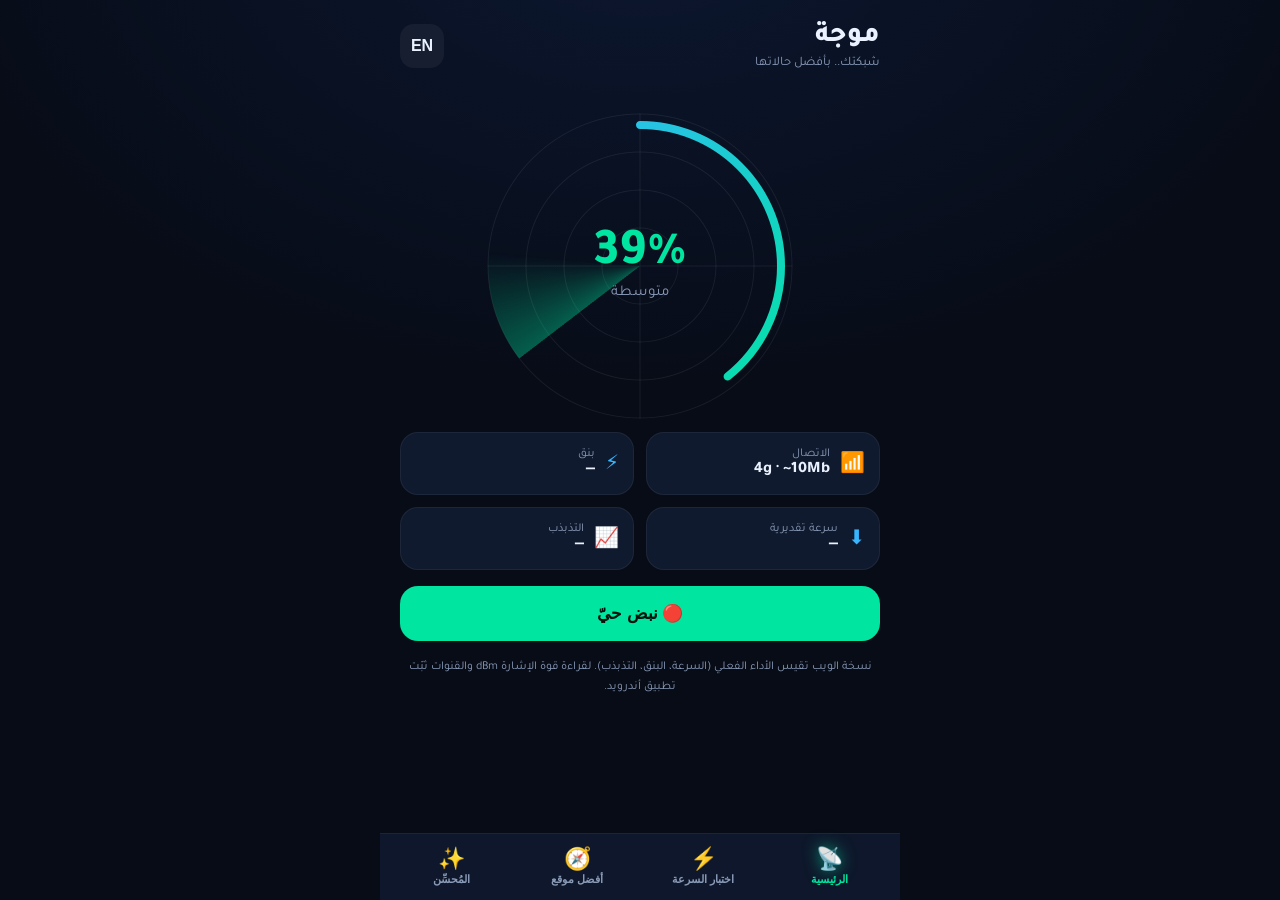
==== index.html @ 21eb19d3 "موجة | Mawja — WiFi analyzer PWA + Flutter app - Web PWA: live radar, real Cloudflare speed test, pi" ====
<!DOCTYPE html>
<html lang="ar" dir="rtl">
<head>
<meta charset="UTF-8">
<meta name="viewport" content="width=device-width, initial-scale=1, viewport-fit=cover, maximum-scale=1, user-scalable=no">
<title>موجة | Mawja</title>
<meta name="description" content="موجة — تحليل وتحسين شبكة WiFi: اختبار سرعة حقيقي، رادار الإشارة، أفضل موقع للمودم، وأسرع DNS.">
<meta name="theme-color" content="#070C17">
<meta name="apple-mobile-web-app-capable" content="yes">
<meta name="mobile-web-app-capable" content="yes">
<meta name="apple-mobile-web-app-status-bar-style" content="black-translucent">
<meta name="apple-mobile-web-app-title" content="موجة">
<link rel="manifest" href="manifest.webmanifest">
<link rel="icon" href="icons/icon.svg" type="image/svg+xml">
<link rel="apple-touch-icon" href="icons/icon-180.png">
<link rel="preconnect" href="https://fonts.googleapis.com">
<link rel="preconnect" href="https://fonts.gstatic.com" crossorigin>
<link href="https://fonts.googleapis.com/css2?family=Tajawal:wght@400;500;700;800&family=Space+Grotesk:wght@400;500;700&display=swap" rel="stylesheet">
<link rel="stylesheet" href="styles.css">
</head>
<body dir="rtl">
<div id="app">
  <header class="appbar">
    <div class="brand">
      <h1 data-t="appName">موجة</h1>
      <span class="tag" data-t="tagline">شبكتك.. بأفضل حالاتها</span>
    </div>
    <button class="icon-btn ghost" id="langBtn" title="AR / EN" aria-label="language">AR</button>
  </header>

  <div class="install" id="installBar">
    <span class="ic">📲</span>
    <span class="t" data-t="installMsg">ثبّت «موجة» على شاشتك الرئيسية لتشغيله كتطبيق.</span>
    <button id="installBtn" data-t="install">تثبيت</button>
    <button class="x icon-btn ghost" id="installClose" aria-label="close">✕</button>
  </div>

  <!-- ===== HOME / RADAR ===== -->
  <section class="page active" id="page-home">
    <div class="radar-wrap">
      <canvas id="radar" width="640" height="640"></canvas>
      <div class="radar-center">
        <div class="pct" id="radarPct">—</div>
        <div class="qual" id="radarQual" data-t="tapToStart">اضغط للفحص</div>
      </div>
    </div>
    <div class="grid2">
      <div class="stat"><span class="ic">📶</span><div><div class="l" data-t="connection">الاتصال</div><div class="v" id="stConn">—</div></div></div>
      <div class="stat"><span class="ic">⚡</span><div><div class="l" data-t="ping">بنق</div><div class="v" id="stPing">—</div></div></div>
    </div>
    <div class="grid2" style="margin-top:12px">
      <div class="stat"><span class="ic">⬇️</span><div><div class="l" data-t="estDown">سرعة تقديرية</div><div class="v" id="stDown">—</div></div></div>
      <div class="stat"><span class="ic">📈</span><div><div class="l" data-t="jitter">التذبذب</div><div class="v" id="stJitter">—</div></div></div>
    </div>
    <button class="btn primary" id="pulseBtn" data-t="livePulse">🔴 نبض حيّ</button>
    <p class="footer-note" data-t="webNote">نسخة الويب تقيس الأداء الفعلي (السرعة، البنق، التذبذب). لقراءة قوة الإشارة dBm والقنوات ثبّت تطبيق أندرويد.</p>
  </section>

  <!-- ===== SPEED TEST ===== -->
  <section class="page" id="page-speed">
    <h2 data-t="speedTest">اختبار السرعة</h2>
    <div class="card">
      <div class="gauge">
        <div class="big" id="gaugeVal">0.0</div>
        <div class="unit" data-t="mbps">ميجابت/ث</div>
        <div class="phase" id="gaugePhase"></div>
      </div>
      <div class="metrics">
        <div class="m"><div class="mv" id="mDown" style="color:var(--signal)">—</div><div class="ml" data-t="download">تحميل</div></div>
        <div class="m"><div class="mv" id="mUp" style="color:var(--wave)">—</div><div class="ml" data-t="upload">رفع</div></div>
        <div class="m"><div class="mv" id="mPing" style="color:var(--warn)">—</div><div class="ml" data-t="ping">بنق</div></div>
        <div class="m"><div class="mv" id="mJit" style="color:var(--danger)">—</div><div class="ml" data-t="jitter">تذبذب</div></div>
      </div>
      <div class="verdicts" id="verdicts"></div>
    </div>
    <button class="btn primary" id="speedBtn" data-t="start">ابدأ</button>
    <div class="btn-row">
      <button class="link-btn" id="shareBtn" style="color:var(--wave)">🔗 <span data-t="share">مشاركة النتيجة</span></button>
    </div>
    <div class="card" id="histCard" style="display:none">
      <div class="card-title"><span class="ic">🕘</span><span data-t="history">السجل</span></div>
      <div id="histList"></div>
    </div>
  </section>

  <!-- ===== PLACEMENT ===== -->
  <section class="page" id="page-place">
    <h2 data-t="placement">أفضل موقع</h2>
    <p class="muted" data-t="placementHint">تنقّل بجوالك في أرجاء المكان، وفي كل غرفة اضغط «قِس هنا». سنرتب المواقع ونخبرك أين يجب أن يكون المودم.</p>
    <button class="btn wave" id="measureBtn" data-t="measureHere">قِس هنا</button>
    <div id="bestSpot"></div>
    <div class="card" id="spotsCard" style="display:none">
      <div id="spotsList"></div>
    </div>
    <button class="link-btn" id="clearSpots" style="display:none">🗑️ <span data-t="clearAll">مسح الكل</span></button>
  </section>

  <!-- ===== OPTIMIZER ===== -->
  <section class="page" id="page-opt">
    <h2 data-t="optimizer">المُحسِّن</h2>

    <div class="card">
      <div class="card-title"><span class="ic">🧭</span><span data-t="dnsTest">أسرع DNS لشبكتك</span></div>
      <p class="muted" data-t="dnsHint">يقيس زمن استجابة كل مزوّد DNS من موقعك. الأسرع = تصفّح أسرع.</p>
      <div id="dnsList"></div>
      <button class="btn outline small" id="dnsBtn" data-t="runDns">افحص خوادم DNS</button>
    </div>

    <div class="card">
      <div class="card-title"><span class="ic">📡</span><span data-t="channelGuide">دليل القنوات</span></div>
      <p class="muted" data-t="channelHint">القنوات غير المتداخلة على 2.4GHz هي 1 و6 و11. إن كان بيتك مزدحماً بالشبكات، اختر إحداها من إعدادات الراوتر، وفضّل نطاق 5GHz للأجهزة القريبة.</p>
      <div class="grid4" style="margin-top:10px">
        <div class="stat" style="justify-content:center"><span class="v">1</span></div>
        <div class="stat" style="justify-content:center"><span class="v">6</span></div>
        <div class="stat" style="justify-content:center"><span class="v">11</span></div>
        <div class="stat" style="justify-content:center"><span class="v" style="color:var(--signal)">5G</span></div>
      </div>
    </div>

    <div class="card">
      <div class="card-title"><span class="ic">💡</span><span data-t="tips">نصائح ذهبية</span></div>
      <div id="tipsList"></div>
    </div>

    <p class="footer-note"><span data-t="madeWith">صُنع بشغف</span> · Mawja © 2026</p>
  </section>

  <nav class="nav">
    <button data-page="home" class="active"><span class="ic">📡</span><span data-t="home">الرئيسية</span></button>
    <button data-page="speed"><span class="ic">⚡</span><span data-t="speedTest">السرعة</span></button>
    <button data-page="place"><span class="ic">🧭</span><span data-t="placement">أفضل موقع</span></button>
    <button data-page="opt"><span class="ic">✨</span><span data-t="optimizer">المُحسِّن</span></button>
  </nav>
</div>

<!-- room dialog -->
<dialog id="roomDlg">
  <h3 data-t="roomName">اسم الغرفة</h3>
  <input id="roomInput" autocomplete="off" placeholder="…">
  <div class="dlg-actions">
    <button class="btn small" style="background:rgba(255,255,255,.08);color:var(--ink)" id="roomCancel" data-t="cancel">إلغاء</button>
    <button class="btn small primary" id="roomOk" data-t="start">ابدأ</button>
  </div>
</dialog>

<script src="i18n.js"></script>
<script src="engine.js"></script>
<script src="app.js"></script>
</body>
</html>
---- styles.css ----
/* ===== موجة | Mawja — Deep Ocean theme ===== */
:root{
  --bg:#070C17;
  --surface:#101A2E;
  --surface2:#16233D;
  --signal:#00E5A0;
  --wave:#37B6FF;
  --warn:#FFB547;
  --danger:#FF5470;
  --ink:#EAF2FF;
  --ink-dim:#8A9BB8;
  --radius:22px;
  --card-border:rgba(255,255,255,.06);
  --shadow:0 10px 40px rgba(0,0,0,.45);
}

*{box-sizing:border-box;-webkit-tap-highlight-color:transparent}
html,body{margin:0;padding:0;height:100%}
body{
  background:radial-gradient(1200px 800px at 50% -10%, #0c1730 0%, var(--bg) 60%);
  color:var(--ink);
  font-family:"Tajawal","Space Grotesk",system-ui,-apple-system,"Segoe UI",Roboto,sans-serif;
  -webkit-font-smoothing:antialiased;
  overscroll-behavior-y:none;
}
body[dir="ltr"]{font-family:"Space Grotesk","Tajawal",system-ui,sans-serif}

#app{max-width:520px;margin:0 auto;min-height:100%;display:flex;flex-direction:column;padding-bottom:88px}

/* ---- Header ---- */
.appbar{
  display:flex;align-items:center;justify-content:space-between;
  padding:20px 20px 4px;
}
.brand{display:flex;flex-direction:column;gap:2px}
.brand h1{margin:0;font-size:28px;font-weight:800;letter-spacing:.3px}
.brand .tag{color:var(--ink-dim);font-size:13px}
.icon-btn{
  width:44px;height:44px;border:none;border-radius:14px;cursor:pointer;
  background:var(--surface2);color:var(--ink);font-size:16px;font-weight:700;
  display:grid;place-items:center;transition:transform .15s, background .2s;
}
.icon-btn:active{transform:scale(.92)}
.icon-btn.ghost{background:rgba(255,255,255,.05)}

/* ---- Pages ---- */
.page{display:none;padding:12px 20px 20px;animation:fade .35s ease}
.page.active{display:block}
@keyframes fade{from{opacity:0;transform:translateY(8px)}to{opacity:1;transform:none}}
.page h2{font-size:22px;font-weight:800;margin:8px 0 6px}
.muted{color:var(--ink-dim);font-size:14px;line-height:1.7}

/* ---- Cards ---- */
.card{
  background:var(--surface);border:1px solid var(--card-border);
  border-radius:var(--radius);padding:16px;margin-top:14px;box-shadow:var(--shadow);
}
.card.tint-signal{background:linear-gradient(180deg, rgba(0,229,160,.12), rgba(0,229,160,.03))}
.card.tint-wave{background:linear-gradient(180deg, rgba(55,182,255,.10), rgba(55,182,255,.02))}
.card-title{display:flex;align-items:center;gap:10px;font-weight:800;font-size:15px}
.card-title .ic{font-size:18px}

/* ---- Radar ---- */
.radar-wrap{position:relative;width:min(78vw,320px);aspect-ratio:1;margin:18px auto 6px}
#radar{width:100%;height:100%;display:block}
.radar-center{
  position:absolute;inset:0;display:grid;place-content:center;text-align:center;gap:2px;pointer-events:none
}
.radar-center .pct{font-size:52px;font-weight:800;color:var(--signal);line-height:1}
.radar-center .qual{color:var(--ink-dim);font-size:15px}

/* ---- Stat grid ---- */
.grid2{display:grid;grid-template-columns:1fr 1fr;gap:12px}
.grid4{display:grid;grid-template-columns:repeat(4,1fr);gap:8px}
.stat{
  background:var(--surface);border:1px solid var(--card-border);border-radius:18px;padding:14px;
  display:flex;align-items:center;gap:10px
}
.stat .ic{font-size:20px;color:var(--wave)}
.stat .l{color:var(--ink-dim);font-size:12px}
.stat .v{font-weight:800;font-size:16px;white-space:nowrap;overflow:hidden;text-overflow:ellipsis}

/* ---- Speed gauge ---- */
.gauge{text-align:center;padding:26px 0 14px}
.gauge .big{font-size:64px;font-weight:800;line-height:1;color:var(--signal);font-variant-numeric:tabular-nums}
.gauge .big.up{color:var(--wave)}
.gauge .unit{color:var(--ink-dim);margin-top:4px}
.gauge .phase{color:var(--warn);font-size:13px;margin-top:8px;min-height:18px;font-weight:700}
.metrics{display:grid;grid-template-columns:repeat(4,1fr);gap:8px;text-align:center;margin-top:6px}
.metrics .m .mv{font-weight:800;font-size:19px}
.metrics .m .ml{color:var(--ink-dim);font-size:11px}

/* verdict chips */
.verdicts{display:flex;flex-wrap:wrap;gap:8px;margin-top:14px;justify-content:center}
.chip{
  font-size:12px;font-weight:700;padding:7px 12px;border-radius:999px;
  background:rgba(255,255,255,.05);border:1px solid var(--card-border);display:flex;gap:6px;align-items:center
}
.chip.ok{color:var(--signal);border-color:rgba(0,229,160,.35)}
.chip.mid{color:var(--warn);border-color:rgba(255,181,71,.35)}
.chip.bad{color:var(--danger);border-color:rgba(255,84,112,.35)}

/* ---- Buttons ---- */
.btn{
  width:100%;border:none;border-radius:18px;padding:17px;font-size:17px;font-weight:800;cursor:pointer;
  display:flex;align-items:center;justify-content:center;gap:10px;transition:transform .12s, filter .2s;margin-top:16px
}
.btn:active{transform:scale(.98)}
.btn:disabled{filter:grayscale(.4) brightness(.8);cursor:default}
.btn.primary{background:var(--signal);color:#04120c}
.btn.wave{background:var(--wave);color:#03121f}
.btn.outline{background:transparent;border:1.5px solid var(--wave);color:var(--wave)}
.btn.small{padding:12px;font-size:14px;margin-top:10px;width:auto}
.btn-row{display:flex;gap:10px}
.link-btn{background:none;border:none;color:var(--danger);font-weight:700;cursor:pointer;padding:10px 0;display:flex;align-items:center;gap:6px;font-size:14px}

/* ---- Placement list ---- */
.spot{display:flex;align-items:center;gap:12px;padding:12px 0;border-top:1px solid var(--card-border)}
.spot:first-child{border-top:none}
.rank{width:34px;height:34px;border-radius:50%;display:grid;place-items:center;font-weight:800;flex:0 0 auto}
.spot .room{font-weight:700}
.spot .sub{color:var(--ink-dim);font-size:12px}
.spot .sc{margin-inline-start:auto;font-weight:800;font-size:22px}

/* ---- DNS / bars ---- */
.dns-row{display:flex;align-items:center;gap:8px;padding:8px 0}
.dns-row .nm{font-weight:600}
.dns-row .ip{color:var(--ink-dim);font-size:12px}
.dns-row .ms{margin-inline-start:auto;font-weight:800}
.bar-track{height:8px;border-radius:6px;background:rgba(255,255,255,.06);overflow:hidden;margin-top:6px}
.bar-fill{height:100%;border-radius:6px;background:linear-gradient(90deg,var(--wave),var(--signal));transition:width .5s}

/* ---- Tips ---- */
.tip{display:flex;gap:10px;padding:7px 0;line-height:1.6}
.tip .dot{color:var(--signal);font-weight:800}

/* history */
.hist{display:flex;justify-content:space-between;gap:8px;padding:9px 0;border-top:1px solid var(--card-border);font-size:13px}
.hist:first-child{border-top:none}
.hist .d{color:var(--ink-dim)}

/* ---- Bottom nav ---- */
.nav{
  position:fixed;left:0;right:0;bottom:0;z-index:20;
  max-width:520px;margin:0 auto;
  background:rgba(16,26,46,.92);backdrop-filter:blur(14px);
  border-top:1px solid var(--card-border);
  display:grid;grid-template-columns:repeat(4,1fr);
  padding:8px 8px calc(8px + env(safe-area-inset-bottom));
}
.nav button{
  background:none;border:none;color:var(--ink-dim);cursor:pointer;
  display:flex;flex-direction:column;align-items:center;gap:3px;font-size:11px;font-weight:600;padding:6px 0;border-radius:14px
}
.nav button .ic{font-size:22px;line-height:1}
.nav button.active{color:var(--signal)}
.nav button.active .ic{filter:drop-shadow(0 0 8px rgba(0,229,160,.6))}

/* install banner */
.install{
  display:none;align-items:center;gap:10px;margin:14px 20px 0;padding:12px 14px;
  background:linear-gradient(90deg, rgba(0,229,160,.14), rgba(55,182,255,.10));
  border:1px solid rgba(0,229,160,.3);border-radius:16px
}
.install.show{display:flex}
.install .t{flex:1;font-size:13px}
.install button{background:var(--signal);color:#04120c;border:none;border-radius:12px;padding:8px 14px;font-weight:800;cursor:pointer}
.install .x{background:none;color:var(--ink-dim);font-size:18px}

/* dialog */
dialog{
  border:none;border-radius:22px;background:var(--surface2);color:var(--ink);padding:22px;
  width:min(90vw,360px);box-shadow:var(--shadow)
}
dialog::backdrop{background:rgba(3,7,15,.7);backdrop-filter:blur(2px)}
dialog h3{margin:0 0 14px;font-size:18px}
dialog input{
  width:100%;padding:14px;border-radius:14px;border:1px solid var(--card-border);
  background:var(--bg);color:var(--ink);font-size:16px;font-family:inherit
}
.dlg-actions{display:flex;gap:10px;margin-top:16px;justify-content:flex-end}

.spin{width:18px;height:18px;border:2.5px solid rgba(255,255,255,.25);border-top-color:#04120c;border-radius:50%;animation:sp .7s linear infinite}
.btn.wave .spin{border-top-color:#03121f}
@keyframes sp{to{transform:rotate(360deg)}}

.footer-note{color:var(--ink-dim);font-size:12px;line-height:1.7;margin-top:16px;text-align:center}
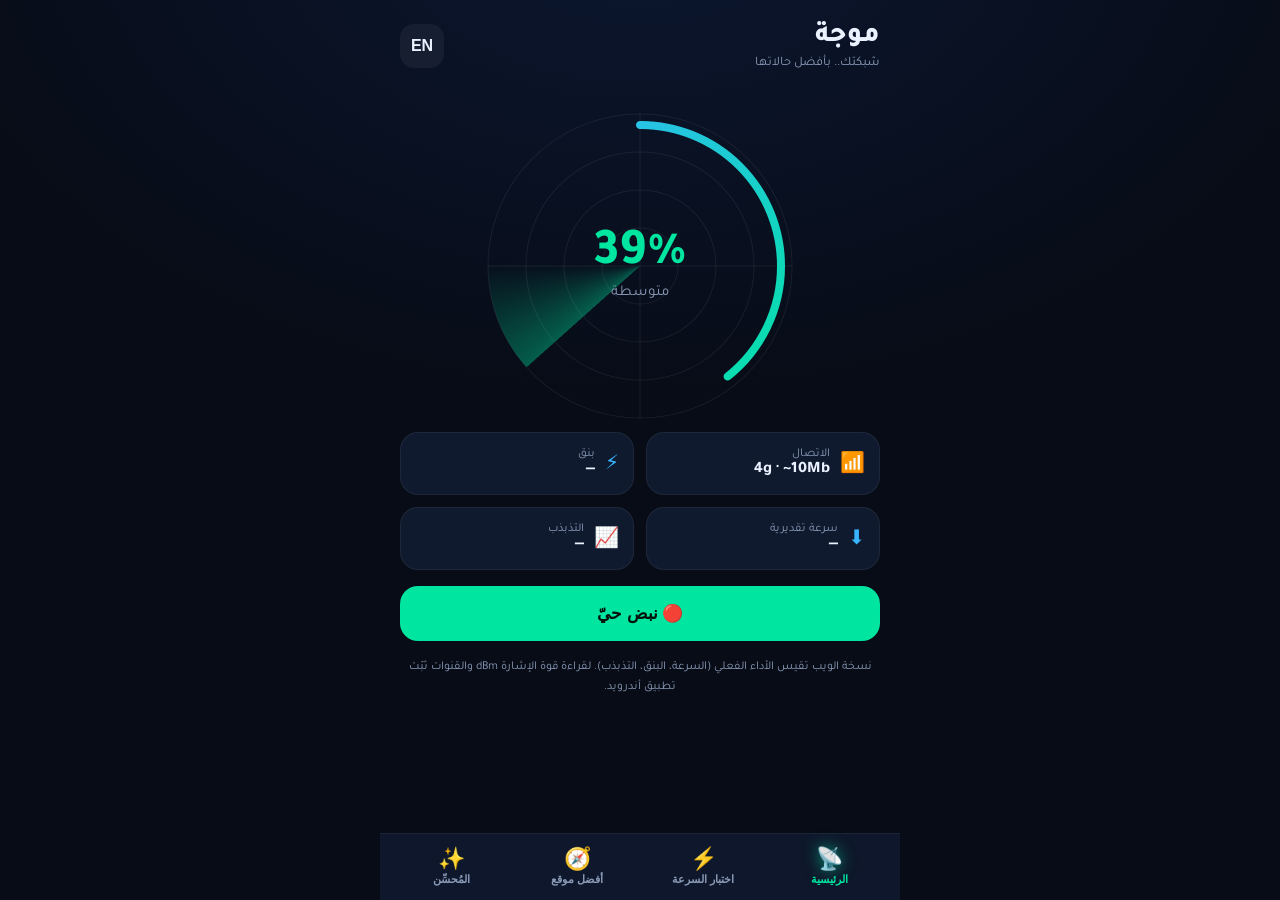
==== commit 05b12f55: "feat: pro diagnostics — bufferbloat grade, connection intel, plan-vs-actual, live stability monitor " ====
--- a/index.html
+++ b/index.html
@@ -53,6 +53,16 @@
       <div class="stat"><span class="ic">📈</span><div><div class="l" data-t="jitter">التذبذب</div><div class="v" id="stJitter">—</div></div></div>
     </div>
     <button class="btn primary" id="pulseBtn" data-t="livePulse">🔴 نبض حيّ</button>
+    <div class="card" id="liveCard" style="display:none">
+      <div class="card-title"><span class="ic">📈</span><span data-t="liveMonitor">مراقبة حيّة</span></div>
+      <canvas id="spark" width="640" height="150" style="width:100%;height:90px;display:block;margin-top:10px"></canvas>
+      <div class="metrics" style="margin-top:10px">
+        <div class="m"><div class="mv" id="stbScore" style="color:var(--signal)">—</div><div class="ml" data-t="stability">الاستقرار</div></div>
+        <div class="m"><div class="mv" id="stbAvg" style="color:var(--wave)">—</div><div class="ml" data-t="avg">متوسط</div></div>
+        <div class="m"><div class="mv" id="stbLoss" style="color:var(--danger)">—</div><div class="ml" data-t="packetLoss">فقد الحزم</div></div>
+        <div class="m"><div class="mv" id="stbLast" style="color:var(--warn)">—</div><div class="ml" data-t="ping">بنق</div></div>
+      </div>
+    </div>
     <p class="footer-note" data-t="webNote">نسخة الويب تقيس الأداء الفعلي (السرعة، البنق، التذبذب). لقراءة قوة الإشارة dBm والقنوات ثبّت تطبيق أندرويد.</p>
   </section>
 
@@ -77,6 +87,38 @@
     <div class="btn-row">
       <button class="link-btn" id="shareBtn" style="color:var(--wave)">🔗 <span data-t="share">مشاركة النتيجة</span></button>
     </div>
+
+    <!-- Bufferbloat / latency-under-load -->
+    <div class="card" id="bloatCard">
+      <div class="card-title"><span class="ic">🎯</span><span data-t="bufferbloat">زمن الاستجابة تحت الحِمل</span></div>
+      <p class="muted" data-t="bloatHint"></p>
+      <div id="bloatResult" style="display:none">
+        <div class="bloat-row">
+          <div class="bloat-cell"><div class="bl-v" id="blIdle">—</div><div class="bl-l" data-t="idle">خامل</div></div>
+          <div class="bloat-arrow">→</div>
+          <div class="bloat-cell"><div class="bl-v" id="blLoad" style="color:var(--warn)">—</div><div class="bl-l" data-t="underLoad">تحت الحِمل</div></div>
+          <div class="bloat-grade" id="blGrade">—</div>
+        </div>
+        <div class="bl-verdict" id="blVerdict"></div>
+      </div>
+    </div>
+
+    <!-- Plan vs actual -->
+    <div class="card" id="planCard">
+      <div class="card-title"><span class="ic">📃</span><span data-t="yourPlan">سرعة اشتراكك</span></div>
+      <p class="muted" data-t="planHint"></p>
+      <div class="plan-input">
+        <input id="planInput" type="number" inputmode="numeric" min="1" placeholder="100">
+        <span class="unit" data-t="mbps">ميجابت/ث</span>
+        <button class="btn small primary" id="planSave" data-t="save" style="margin-top:0">حفظ</button>
+      </div>
+      <div id="planResult" style="display:none;margin-top:12px">
+        <div class="bar-track" style="height:12px"><div class="bar-fill" id="planBar" style="width:0%"></div></div>
+        <div class="plan-meta"><span id="planPct" style="font-weight:800">—</span> <span data-t="ofPlan">من خطتك</span></div>
+        <div class="bl-verdict" id="planVerdict"></div>
+      </div>
+    </div>
+
     <div class="card" id="histCard" style="display:none">
       <div class="card-title"><span class="ic">🕘</span><span data-t="history">السجل</span></div>
       <div id="histList"></div>
@@ -98,6 +140,33 @@
   <!-- ===== OPTIMIZER ===== -->
   <section class="page" id="page-opt">
     <h2 data-t="optimizer">المُحسِّن</h2>
+
+    <!-- Connection intel -->
+    <div class="card">
+      <div class="card-title">
+        <span class="ic">🛰️</span><span data-t="connIntel">معلومات اتصالك</span>
+        <button class="icon-btn ghost" id="intelRefresh" style="margin-inline-start:auto;width:34px;height:34px;font-size:14px" aria-label="refresh">↻</button>
+      </div>
+      <div id="intelBody">
+        <div class="intel-row"><span class="il" data-t="publicIp">IP العام</span><span class="iv" id="ivIp">…</span></div>
+        <div class="intel-row"><span class="il" data-t="isp">المزوّد</span><span class="iv" id="ivIsp">…</span></div>
+        <div class="intel-row"><span class="il" data-t="location">الموقع</span><span class="iv" id="ivLoc">…</span></div>
+        <div class="intel-row"><span class="il" data-t="edge">أقرب خادم</span><span class="iv" id="ivEdge">…</span></div>
+      </div>
+    </div>
+
+    <!-- Router quick access -->
+    <div class="card">
+      <div class="card-title"><span class="ic">🔑</span><span data-t="routerAccess">دخول الراوتر</span></div>
+      <p class="muted" data-t="routerHint"></p>
+      <div class="router-links">
+        <a class="rlink" href="http://192.168.1.1" target="_blank" rel="noopener">192.168.1.1</a>
+        <a class="rlink" href="http://192.168.0.1" target="_blank" rel="noopener">192.168.0.1</a>
+        <a class="rlink" href="http://192.168.8.1" target="_blank" rel="noopener">192.168.8.1</a>
+        <a class="rlink" href="http://10.0.0.1" target="_blank" rel="noopener">10.0.0.1</a>
+        <a class="rlink" href="http://192.168.100.1" target="_blank" rel="noopener">192.168.100.1</a>
+      </div>
+    </div>
 
     <div class="card">
       <div class="card-title"><span class="ic">🧭</span><span data-t="dnsTest">أسرع DNS لشبكتك</span></div>
--- a/styles.css
+++ b/styles.css
@@ -185,3 +185,29 @@
 @keyframes sp{to{transform:rotate(360deg)}}
 
 .footer-note{color:var(--ink-dim);font-size:12px;line-height:1.7;margin-top:16px;text-align:center}
+
+/* ---- Bufferbloat ---- */
+.bloat-row{display:flex;align-items:center;gap:12px;margin-top:12px}
+.bloat-cell{text-align:center}
+.bloat-cell .bl-v{font-weight:800;font-size:24px;font-variant-numeric:tabular-nums}
+.bloat-cell .bl-l{color:var(--ink-dim);font-size:11px}
+.bloat-arrow{color:var(--ink-dim);font-size:20px}
+.bloat-grade{margin-inline-start:auto;width:52px;height:52px;border-radius:16px;display:grid;place-items:center;font-size:26px;font-weight:800;background:rgba(255,255,255,.05)}
+.bl-verdict{margin-top:10px;font-weight:700;font-size:13px}
+
+/* ---- Plan vs actual ---- */
+.plan-input{display:flex;align-items:center;gap:10px;margin-top:10px}
+.plan-input input{width:110px;padding:12px;border-radius:14px;border:1px solid var(--card-border);background:var(--bg);color:var(--ink);font-size:16px;font-family:inherit}
+.plan-input .unit{color:var(--ink-dim);font-size:13px;flex:1}
+.plan-meta{margin-top:8px;color:var(--ink-dim);font-size:13px}
+
+/* ---- Connection intel ---- */
+.intel-row{display:flex;align-items:center;gap:10px;padding:9px 0;border-top:1px solid var(--card-border)}
+.intel-row:first-child{border-top:none}
+.intel-row .il{color:var(--ink-dim);font-size:13px}
+.intel-row .iv{margin-inline-start:auto;font-weight:700;font-size:14px;text-align:end;word-break:break-all}
+
+/* ---- Router links ---- */
+.router-links{display:flex;flex-wrap:wrap;gap:8px;margin-top:12px}
+.rlink{text-decoration:none;color:var(--wave);font-weight:700;font-size:13px;padding:9px 14px;border-radius:12px;background:rgba(55,182,255,.10);border:1px solid rgba(55,182,255,.25)}
+.rlink:active{transform:scale(.96)}
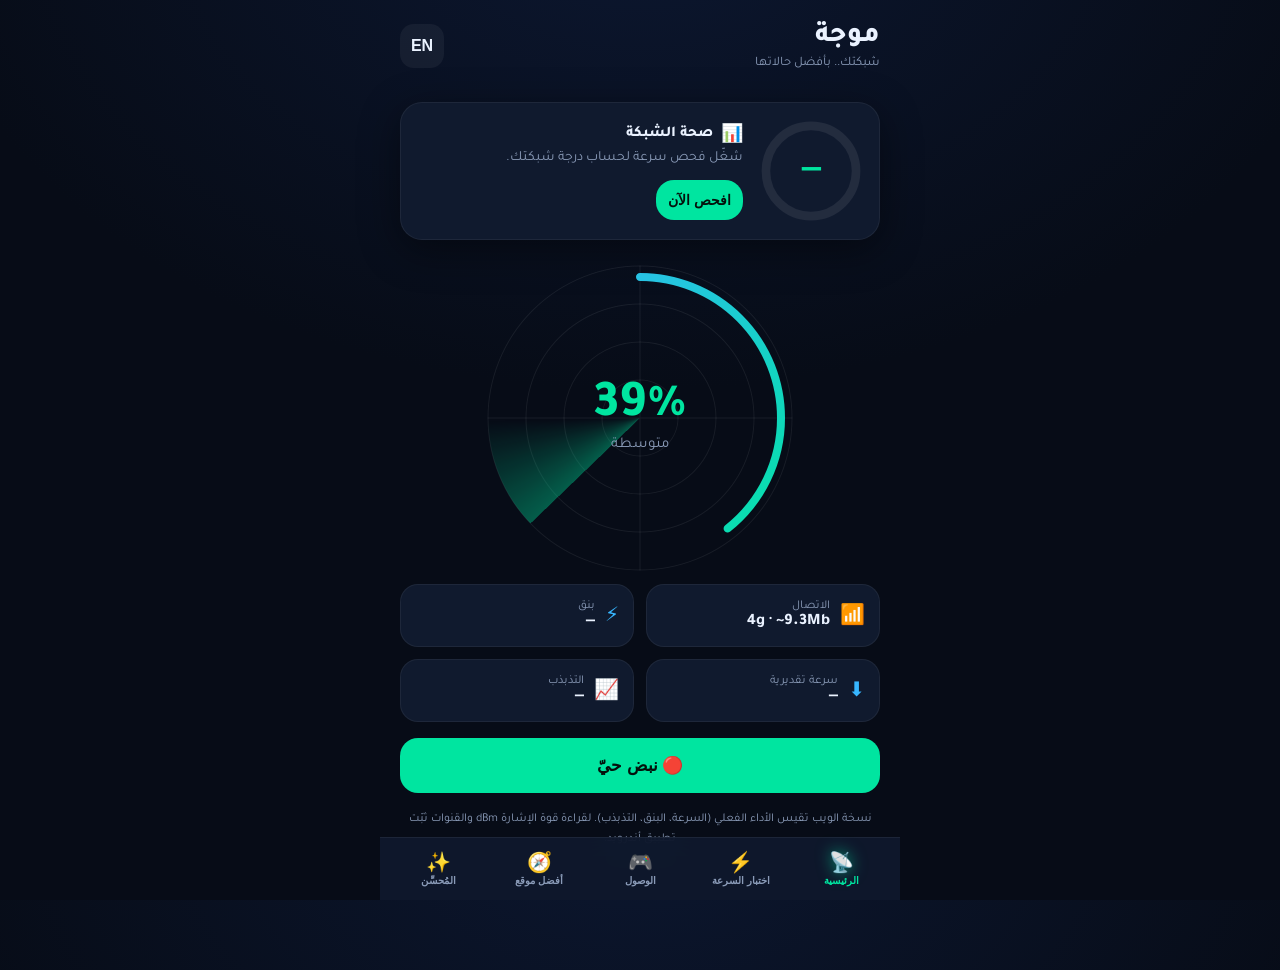
==== commit 650f9981: "feat: network health score, apps/games reach test, shareable report image - Network Health Score (0-" ====
--- a/index.html
+++ b/index.html
@@ -37,6 +37,28 @@
 
   <!-- ===== HOME / RADAR ===== -->
   <section class="page active" id="page-home">
+    <!-- Network Health Score -->
+    <div class="card health" id="healthCard">
+      <div class="health-ring">
+        <svg viewBox="0 0 120 120" id="healthSvg">
+          <circle cx="60" cy="60" r="52" fill="none" stroke="rgba(255,255,255,.08)" stroke-width="10"/>
+          <circle cx="60" cy="60" r="52" fill="none" stroke="var(--signal)" stroke-width="10"
+                  stroke-linecap="round" id="healthArc" stroke-dasharray="327" stroke-dashoffset="327"
+                  transform="rotate(-90 60 60)"/>
+        </svg>
+        <div class="health-center"><div class="hs-grade" id="hsGrade">—</div><div class="hs-num" id="hsNum"></div></div>
+      </div>
+      <div class="health-info">
+        <div class="card-title" style="gap:8px"><span class="ic">📊</span><span data-t="healthScore">صحة الشبكة</span></div>
+        <div class="muted" id="healthMsg" data-t="healthEmpty">شغّل فحص سرعة لحساب درجة شبكتك.</div>
+        <button class="btn small primary" id="healthRun" data-t="runTest" style="margin-top:10px">افحص الآن</button>
+      </div>
+    </div>
+    <div class="card" id="recsCard" style="display:none">
+      <div class="card-title"><span class="ic">🛠️</span><span data-t="recs">توصيات لتحسين شبكتك</span></div>
+      <div id="recsList"></div>
+    </div>
+
     <div class="radar-wrap">
       <canvas id="radar" width="640" height="640"></canvas>
       <div class="radar-center">
@@ -84,8 +106,9 @@
       <div class="verdicts" id="verdicts"></div>
     </div>
     <button class="btn primary" id="speedBtn" data-t="start">ابدأ</button>
-    <div class="btn-row">
+    <div class="btn-row" style="justify-content:space-between">
       <button class="link-btn" id="shareBtn" style="color:var(--wave)">🔗 <span data-t="share">مشاركة النتيجة</span></button>
+      <button class="link-btn" id="reportBtn" style="color:var(--signal)"><span data-t="makeReport">🖼️ صورة تقرير</span></button>
     </div>
 
     <!-- Bufferbloat / latency-under-load -->
@@ -194,9 +217,25 @@
     <p class="footer-note"><span data-t="madeWith">صُنع بشغف</span> · Mawja © 2026</p>
   </section>
 
-  <nav class="nav">
+  <!-- ===== REACH (apps & games) ===== -->
+  <section class="page" id="page-reach">
+    <h2 data-t="reachTitle">سرعة وصولك للتطبيقات والألعاب</h2>
+    <p class="muted" data-t="reachHint"></p>
+    <button class="btn primary" id="reachBtn" data-t="runReach">افحص الوصول</button>
+    <div class="card" id="appsCard" style="display:none">
+      <div class="card-title"><span class="ic">📱</span><span data-t="catApps">تطبيقات وتواصل</span></div>
+      <div id="appsList"></div>
+    </div>
+    <div class="card" id="gamesCard" style="display:none">
+      <div class="card-title"><span class="ic">🎮</span><span data-t="catGames">ألعاب</span></div>
+      <div id="gamesList"></div>
+    </div>
+  </section>
+
+  <nav class="nav nav5">
     <button data-page="home" class="active"><span class="ic">📡</span><span data-t="home">الرئيسية</span></button>
     <button data-page="speed"><span class="ic">⚡</span><span data-t="speedTest">السرعة</span></button>
+    <button data-page="reach"><span class="ic">🎮</span><span data-t="reach">الوصول</span></button>
     <button data-page="place"><span class="ic">🧭</span><span data-t="placement">أفضل موقع</span></button>
     <button data-page="opt"><span class="ic">✨</span><span data-t="optimizer">المُحسِّن</span></button>
   </nav>
--- a/styles.css
+++ b/styles.css
@@ -207,6 +207,30 @@
 .intel-row .il{color:var(--ink-dim);font-size:13px}
 .intel-row .iv{margin-inline-start:auto;font-weight:700;font-size:14px;text-align:end;word-break:break-all}
 
+/* ---- Health score ---- */
+.card.health{display:flex;align-items:center;gap:16px}
+.health-ring{position:relative;width:104px;height:104px;flex:0 0 auto}
+.health-ring svg{width:104px;height:104px}
+#healthArc{transition:stroke-dashoffset .8s ease, stroke .4s}
+.health-center{position:absolute;inset:0;display:grid;place-content:center;text-align:center}
+.health-center .hs-grade{font-size:32px;font-weight:800;line-height:1;color:var(--signal)}
+.health-center .hs-num{font-size:12px;color:var(--ink-dim)}
+.health-info{flex:1;min-width:0}
+
+/* ---- Reach rows ---- */
+.reach-row{display:flex;align-items:center;gap:10px;padding:9px 0;border-top:1px solid var(--card-border)}
+.reach-row:first-child{border-top:none}
+.reach-row .re-ic{font-size:18px;width:24px;text-align:center}
+.reach-row .re-nm{font-weight:700}
+.reach-row .re-ms{margin-inline-start:auto;font-weight:800;font-variant-numeric:tabular-nums}
+.reach-row .re-bar{flex:0 0 84px;height:7px;border-radius:5px;background:rgba(255,255,255,.06);overflow:hidden}
+.reach-row .re-bar > span{display:block;height:100%;border-radius:5px}
+
+/* 5-column nav */
+.nav.nav5{grid-template-columns:repeat(5,1fr)}
+.nav.nav5 button{font-size:10px}
+.nav.nav5 button .ic{font-size:20px}
+
 /* ---- Router links ---- */
 .router-links{display:flex;flex-wrap:wrap;gap:8px;margin-top:12px}
 .rlink{text-decoration:none;color:var(--wave);font-weight:700;font-size:13px;padding:9px 14px;border-radius:12px;background:rgba(55,182,255,.10);border:1px solid rgba(55,182,255,.25)}
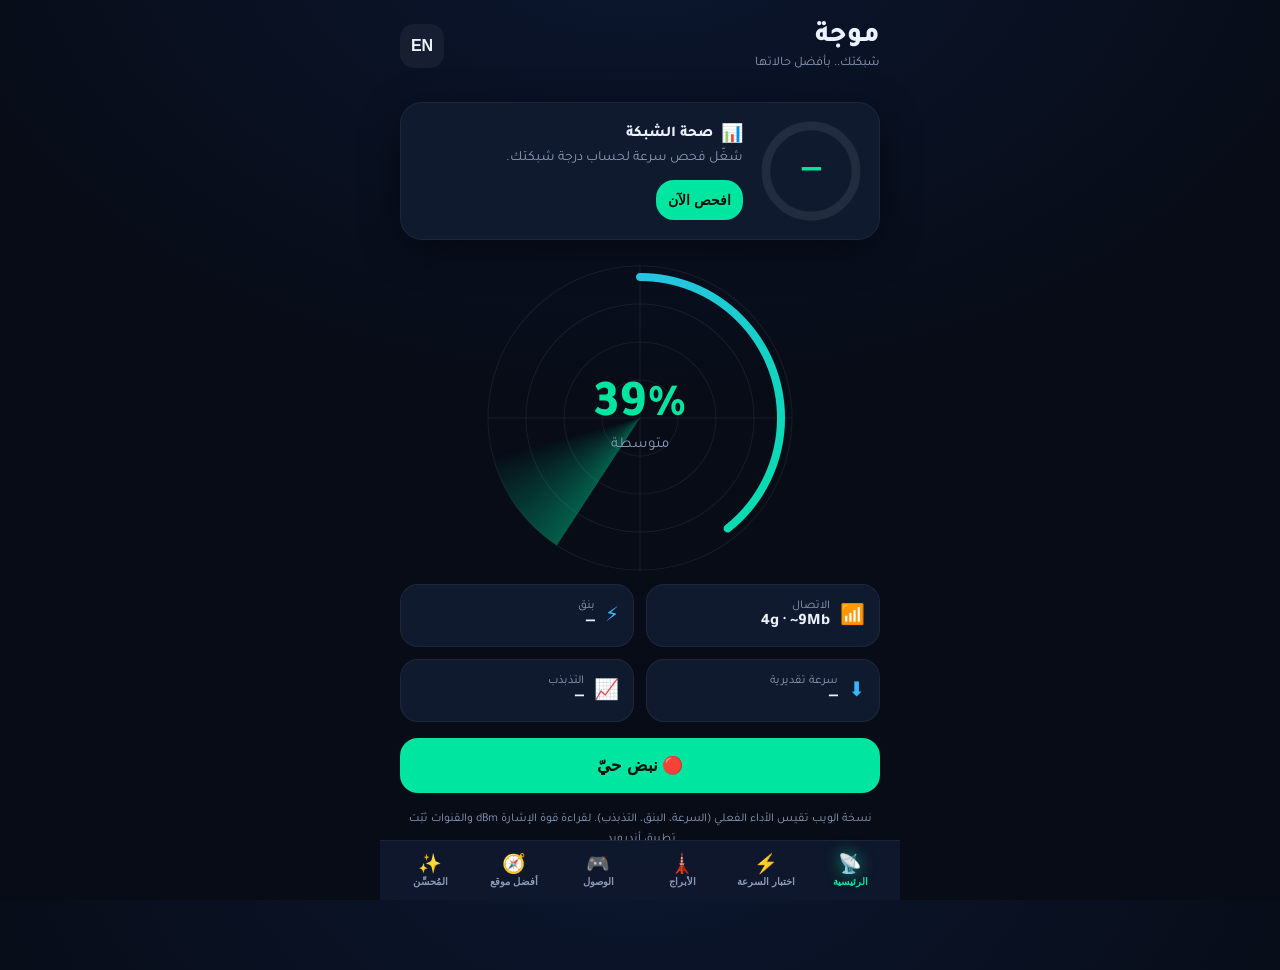
==== commit e1f0703a: "feat: nearby towers section with lock-on + router tune-up wizard - Towers tab: real location (GPS wi" ====
--- a/index.html
+++ b/index.html
@@ -191,6 +191,22 @@
       </div>
     </div>
 
+    <!-- Router tune-up wizard -->
+    <div class="card tint-wave">
+      <div class="card-title"><span class="ic">🪄</span><span data-t="routerTune">تحسين الراوتر</span></div>
+      <p class="muted" data-t="routerTuneHint"></p>
+      <button class="btn wave" id="wizardBtn" data-t="runWizard">🪄 شغّل معالج التحسين</button>
+      <div id="wizardPhase" class="wz-phase" style="display:none"></div>
+      <div id="wizardResult" style="display:none">
+        <div class="wz-scores">
+          <div class="wz-score"><div class="wz-num" id="wzScore">—</div><div class="wz-lbl" data-t="routerScore">درجة الراوتر</div></div>
+          <div class="wz-score"><div class="wz-num" id="wzGain" style="color:var(--signal)">—</div><div class="wz-lbl" data-t="potentialGain">تحسّن متوقع</div></div>
+          <div class="wz-score"><div class="wz-num" id="wzDone" style="color:var(--wave)">0</div><div class="wz-lbl" data-t="stepsDone">خطوة منجزة</div></div>
+        </div>
+        <div id="wizardSteps"></div>
+      </div>
+    </div>
+
     <div class="card">
       <div class="card-title"><span class="ic">🧭</span><span data-t="dnsTest">أسرع DNS لشبكتك</span></div>
       <p class="muted" data-t="dnsHint">يقيس زمن استجابة كل مزوّد DNS من موقعك. الأسرع = تصفّح أسرع.</p>
@@ -232,9 +248,46 @@
     </div>
   </section>
 
-  <nav class="nav nav5">
+  <!-- ===== TOWERS ===== -->
+  <section class="page" id="page-towers">
+    <h2 data-t="towersTitle">الأبراج القريبة منك</h2>
+    <p class="muted" data-t="towersHint"></p>
+    <button class="btn primary" id="towersBtn" data-t="scanTowers">افحص الأبراج</button>
+
+    <div id="towersResult" style="display:none">
+      <div class="card">
+        <div class="tw-pos" id="twPos"></div>
+        <div class="tw-map-wrap">
+          <canvas id="twMap" width="640" height="640"></canvas>
+        </div>
+        <button class="btn wave small" id="lockBestBtn" data-t="lockBest" style="width:100%">📌 ثبّت على أفضل برج</button>
+      </div>
+
+      <!-- locked tower live card -->
+      <div class="card tint-signal" id="lockCard" style="display:none">
+        <div class="card-title"><span class="ic">📌</span><span data-t="lockedOn">مثبَّت على</span>&nbsp;<span id="lockName" style="color:var(--signal)"></span>
+          <button class="icon-btn ghost" id="unlockBtn" style="margin-inline-start:auto;width:34px;height:34px;font-size:13px" aria-label="unlock">✕</button>
+        </div>
+        <div class="metrics" style="margin-top:12px">
+          <div class="m"><div class="mv" id="lkRsrp" style="color:var(--signal)">—</div><div class="ml">RSRP</div></div>
+          <div class="m"><div class="mv" id="lkPct" style="color:var(--wave)">—</div><div class="ml" data-t="liveSignal">إشارة حيّة</div></div>
+          <div class="m"><div class="mv" id="lkPing" style="color:var(--warn)">—</div><div class="ml" data-t="ping">بنق</div></div>
+          <div class="m"><div class="mv" id="lkBand" style="color:var(--ink-dim);font-size:13px">—</div><div class="ml" data-t="band">النطاق</div></div>
+        </div>
+        <div class="bar-track" style="margin-top:12px;height:10px"><div class="bar-fill" id="lkBar" style="width:0%"></div></div>
+      </div>
+
+      <div class="card" id="towersListCard">
+        <div id="towersList"></div>
+      </div>
+      <p class="footer-note" data-t="towersNote"></p>
+    </div>
+  </section>
+
+  <nav class="nav nav6">
     <button data-page="home" class="active"><span class="ic">📡</span><span data-t="home">الرئيسية</span></button>
     <button data-page="speed"><span class="ic">⚡</span><span data-t="speedTest">السرعة</span></button>
+    <button data-page="towers"><span class="ic">🗼</span><span data-t="towers">الأبراج</span></button>
     <button data-page="reach"><span class="ic">🎮</span><span data-t="reach">الوصول</span></button>
     <button data-page="place"><span class="ic">🧭</span><span data-t="placement">أفضل موقع</span></button>
     <button data-page="opt"><span class="ic">✨</span><span data-t="optimizer">المُحسِّن</span></button>
--- a/styles.css
+++ b/styles.css
@@ -226,10 +226,43 @@
 .reach-row .re-bar{flex:0 0 84px;height:7px;border-radius:5px;background:rgba(255,255,255,.06);overflow:hidden}
 .reach-row .re-bar > span{display:block;height:100%;border-radius:5px}
 
-/* 5-column nav */
+/* 5/6-column nav */
 .nav.nav5{grid-template-columns:repeat(5,1fr)}
 .nav.nav5 button{font-size:10px}
 .nav.nav5 button .ic{font-size:20px}
+.nav.nav6{grid-template-columns:repeat(6,1fr)}
+.nav.nav6 button{font-size:9.5px;padding:5px 0}
+.nav.nav6 button .ic{font-size:19px}
+
+/* ---- Towers ---- */
+.tw-pos{color:var(--ink-dim);font-size:12px;text-align:center;margin-bottom:4px}
+.tw-map-wrap{width:min(76vw,300px);aspect-ratio:1;margin:8px auto 12px}
+#twMap{width:100%;height:100%;display:block}
+.tw-row{display:flex;align-items:center;gap:10px;padding:11px 0;border-top:1px solid var(--card-border)}
+.tw-row:first-child{border-top:none}
+.tw-row.locked{background:rgba(0,229,160,.06);border-radius:12px;padding-inline:8px}
+.tw-dot{width:12px;height:12px;border-radius:50%;flex:0 0 auto}
+.tw-info{min-width:0;flex:1}
+.tw-name{font-weight:800;font-size:14px;display:flex;gap:6px;align-items:center}
+.tw-gen{font-size:10px;font-weight:800;padding:2px 7px;border-radius:8px;background:rgba(55,182,255,.15);color:var(--wave)}
+.tw-gen.g5{background:rgba(0,229,160,.15);color:var(--signal)}
+.tw-sub{color:var(--ink-dim);font-size:11.5px;margin-top:2px}
+.tw-sig{text-align:end;flex:0 0 auto}
+.tw-rsrp{font-weight:800;font-size:15px;font-variant-numeric:tabular-nums}
+.tw-lockbtn{border:1.5px solid var(--wave);background:transparent;color:var(--wave);font-weight:800;font-size:12px;border-radius:10px;padding:7px 12px;cursor:pointer;flex:0 0 auto}
+.tw-lockbtn.on{background:var(--signal);border-color:var(--signal);color:#04120c}
+
+/* ---- Router wizard ---- */
+.wz-phase{display:flex;align-items:center;gap:10px;color:var(--warn);font-weight:700;font-size:13px;margin-top:12px}
+.wz-scores{display:grid;grid-template-columns:repeat(3,1fr);gap:8px;text-align:center;margin:14px 0 6px}
+.wz-num{font-weight:800;font-size:26px}
+.wz-lbl{color:var(--ink-dim);font-size:11px}
+.wz-step{display:flex;align-items:flex-start;gap:10px;padding:11px 0;border-top:1px solid var(--card-border);cursor:pointer}
+.wz-step .wz-check{width:24px;height:24px;border-radius:8px;border:2px solid var(--ink-dim);flex:0 0 auto;display:grid;place-items:center;font-size:14px;font-weight:800;color:#04120c;margin-top:1px}
+.wz-step.done .wz-check{background:var(--signal);border-color:var(--signal)}
+.wz-step.done .wz-txt{text-decoration:line-through;color:var(--ink-dim)}
+.wz-step .wz-txt{font-size:13.5px;line-height:1.6}
+.wz-step .wz-gain{margin-inline-start:auto;flex:0 0 auto;font-size:11px;font-weight:800;color:var(--signal);background:rgba(0,229,160,.12);padding:3px 8px;border-radius:8px}
 
 /* ---- Router links ---- */
 .router-links{display:flex;flex-wrap:wrap;gap:8px;margin-top:12px}
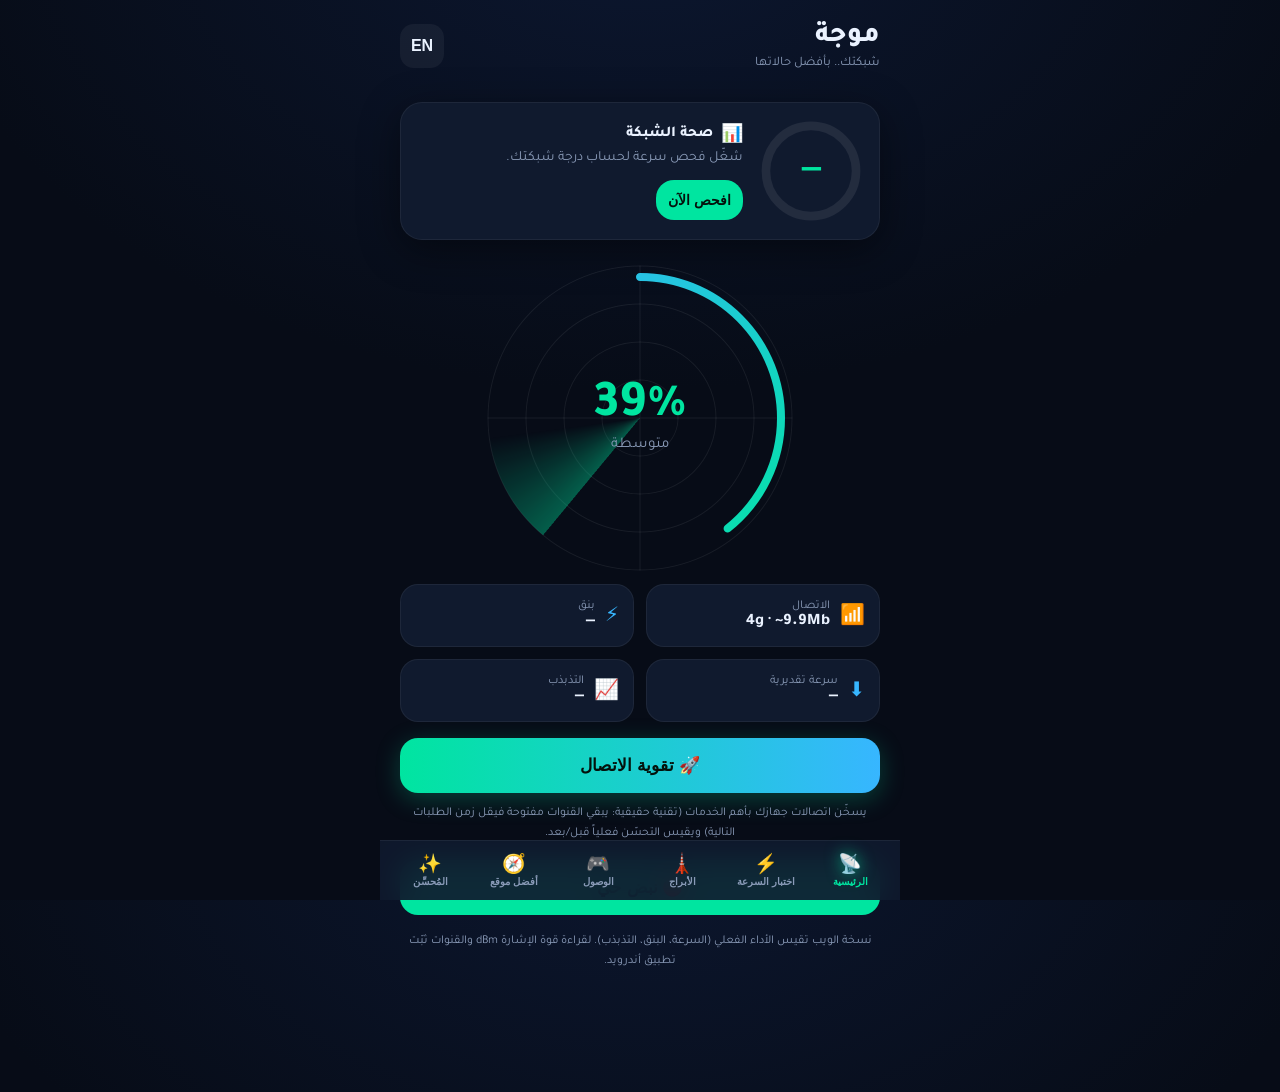
==== commit 88c5f16e: "feat: 5G/4G connect + one-tap connection boost + router presets & real before/after - Towers: All/5G" ====
--- a/index.html
+++ b/index.html
@@ -74,6 +74,20 @@
       <div class="stat"><span class="ic">⬇️</span><div><div class="l" data-t="estDown">سرعة تقديرية</div><div class="v" id="stDown">—</div></div></div>
       <div class="stat"><span class="ic">📈</span><div><div class="l" data-t="jitter">التذبذب</div><div class="v" id="stJitter">—</div></div></div>
     </div>
+    <button class="btn boost" id="boostBtn" data-t="boost">🚀 تقوية الاتصال</button>
+    <div class="boost-bar" id="boostBar" style="display:none"><div class="boost-fill" id="boostFill"></div></div>
+    <div class="boost-phase" id="boostPhase" style="display:none"></div>
+    <div class="card tint-signal" id="boostResult" style="display:none">
+      <div class="boost-row">
+        <div class="boost-cell"><div class="bo-v" id="boBefore">—</div><div class="bo-l" data-t="before">قبل</div></div>
+        <div class="boost-arrow">←</div>
+        <div class="boost-cell"><div class="bo-v" id="boAfter" style="color:var(--signal)">—</div><div class="bo-l" data-t="after">بعد</div></div>
+        <div class="boost-badge" id="boGain">—</div>
+      </div>
+      <div class="muted" id="boMsg" style="margin-top:8px;font-size:12px"></div>
+    </div>
+    <p class="footer-note" data-t="boostHint" style="margin-top:10px"></p>
+
     <button class="btn primary" id="pulseBtn" data-t="livePulse">🔴 نبض حيّ</button>
     <div class="card" id="liveCard" style="display:none">
       <div class="card-title"><span class="ic">📈</span><span data-t="liveMonitor">مراقبة حيّة</span></div>
@@ -204,7 +218,27 @@
           <div class="wz-score"><div class="wz-num" id="wzDone" style="color:var(--wave)">0</div><div class="wz-lbl" data-t="stepsDone">خطوة منجزة</div></div>
         </div>
         <div id="wizardSteps"></div>
-      </div>
+        <button class="btn outline small" id="gainBtn" data-t="measureGain" style="width:100%">📏 قِس التحسّن الآن</button>
+        <div id="gainResult" style="display:none;margin-top:12px">
+          <div class="wz-scores" style="grid-template-columns:1fr 1fr">
+            <div class="wz-score"><div class="wz-num" id="gnBefore" style="color:var(--ink-dim)">—</div><div class="wz-lbl" data-t="scoreBefore">الدرجة قبل</div></div>
+            <div class="wz-score"><div class="wz-num" id="gnAfter">—</div><div class="wz-lbl" data-t="scoreAfter">الدرجة الآن</div></div>
+          </div>
+          <div class="bl-verdict" id="gnVerdict" style="text-align:center"></div>
+        </div>
+      </div>
+    </div>
+
+    <!-- Router presets -->
+    <div class="card">
+      <div class="card-title"><span class="ic">🎛️</span><span data-t="profiles">أوضاع جاهزة للراوتر</span></div>
+      <p class="muted" data-t="profilesHint"></p>
+      <div class="prof-tabs">
+        <button class="prof-tab active" data-prof="gaming" data-t="pGaming">🎮 ألعاب</button>
+        <button class="prof-tab" data-prof="streaming" data-t="pStreaming">🎬 بث ومشاهدة</button>
+        <button class="prof-tab" data-prof="calls" data-t="pCalls">🎧 مكالمات واجتماعات</button>
+      </div>
+      <div id="profList"></div>
     </div>
 
     <div class="card">
@@ -260,7 +294,10 @@
         <div class="tw-map-wrap">
           <canvas id="twMap" width="640" height="640"></canvas>
         </div>
-        <button class="btn wave small" id="lockBestBtn" data-t="lockBest" style="width:100%">📌 ثبّت على أفضل برج</button>
+        <div class="btn-row">
+          <button class="btn small g5btn" id="best5gBtn" data-t="connectBest5g" style="flex:1">⚡ اتصل بأفضل 5G</button>
+          <button class="btn wave small" id="best4gBtn" data-t="connectBest4g" style="flex:1">📶 اتصل بأفضل 4G</button>
+        </div>
       </div>
 
       <!-- locked tower live card -->
@@ -275,9 +312,16 @@
           <div class="m"><div class="mv" id="lkBand" style="color:var(--ink-dim);font-size:13px">—</div><div class="ml" data-t="band">النطاق</div></div>
         </div>
         <div class="bar-track" style="margin-top:12px;height:10px"><div class="bar-fill" id="lkBar" style="width:0%"></div></div>
+        <div class="conn-progress" id="connProgress" style="display:none"></div>
+        <div class="conn-gain" id="connGain" style="display:none"></div>
       </div>
 
       <div class="card" id="towersListCard">
+        <div class="tw-filters">
+          <button class="tw-filter active" data-twf="all" data-t="all">الكل</button>
+          <button class="tw-filter" data-twf="5G">5G</button>
+          <button class="tw-filter" data-twf="4G">4G</button>
+        </div>
         <div id="towersList"></div>
       </div>
       <p class="footer-note" data-t="towersNote"></p>
--- a/styles.css
+++ b/styles.css
@@ -252,6 +252,44 @@
 .tw-lockbtn{border:1.5px solid var(--wave);background:transparent;color:var(--wave);font-weight:800;font-size:12px;border-radius:10px;padding:7px 12px;cursor:pointer;flex:0 0 auto}
 .tw-lockbtn.on{background:var(--signal);border-color:var(--signal);color:#04120c}
 
+/* ---- Boost ---- */
+.btn.boost{
+  background:linear-gradient(90deg,#00E5A0,#37B6FF);color:#04120c;
+  box-shadow:0 6px 24px rgba(0,229,160,.25)
+}
+.boost-bar{height:10px;border-radius:6px;background:rgba(255,255,255,.07);overflow:hidden;margin-top:12px}
+.boost-fill{height:100%;width:0%;border-radius:6px;background:linear-gradient(90deg,#37B6FF,#00E5A0);transition:width .5s}
+.boost-phase{color:var(--warn);font-weight:700;font-size:13px;margin-top:8px;text-align:center}
+.boost-row{display:flex;align-items:center;gap:14px}
+.boost-cell{text-align:center}
+.bo-v{font-weight:800;font-size:26px;font-variant-numeric:tabular-nums}
+.bo-l{color:var(--ink-dim);font-size:11px}
+.boost-arrow{color:var(--ink-dim);font-size:20px}
+body[dir="ltr"] .boost-arrow{transform:scaleX(-1)}
+.boost-badge{margin-inline-start:auto;background:rgba(0,229,160,.15);color:var(--signal);font-weight:800;font-size:20px;padding:10px 16px;border-radius:16px}
+
+/* ---- Tower filters & connect ---- */
+.tw-filters{display:flex;gap:8px;margin-bottom:8px}
+.tw-filter{
+  flex:1;border:1px solid var(--card-border);background:rgba(255,255,255,.04);color:var(--ink-dim);
+  font-weight:800;font-size:13px;padding:9px 0;border-radius:12px;cursor:pointer;font-family:inherit
+}
+.tw-filter.active{background:rgba(0,229,160,.14);border-color:rgba(0,229,160,.4);color:var(--signal)}
+.btn.g5btn{background:var(--signal);color:#04120c}
+.conn-progress{display:flex;align-items:center;gap:10px;color:var(--warn);font-weight:700;font-size:13px;margin-top:12px}
+.conn-gain{margin-top:12px;display:flex;align-items:center;gap:12px;font-weight:800}
+.conn-gain .cg-before{color:var(--ink-dim);text-decoration:line-through}
+.conn-gain .cg-after{color:var(--signal);font-size:20px}
+.conn-gain .cg-badge{margin-inline-start:auto;background:rgba(0,229,160,.15);color:var(--signal);padding:6px 12px;border-radius:12px;font-size:14px}
+
+/* ---- Router profiles ---- */
+.prof-tabs{display:flex;gap:8px;margin:12px 0 4px}
+.prof-tab{
+  flex:1;border:1px solid var(--card-border);background:rgba(255,255,255,.04);color:var(--ink-dim);
+  font-weight:700;font-size:12px;padding:10px 4px;border-radius:12px;cursor:pointer;font-family:inherit
+}
+.prof-tab.active{background:rgba(55,182,255,.14);border-color:rgba(55,182,255,.4);color:var(--wave)}
+
 /* ---- Router wizard ---- */
 .wz-phase{display:flex;align-items:center;gap:10px;color:var(--warn);font-weight:700;font-size:13px;margin-top:12px}
 .wz-scores{display:grid;grid-template-columns:repeat(3,1fr);gap:8px;text-align:center;margin:14px 0 6px}
